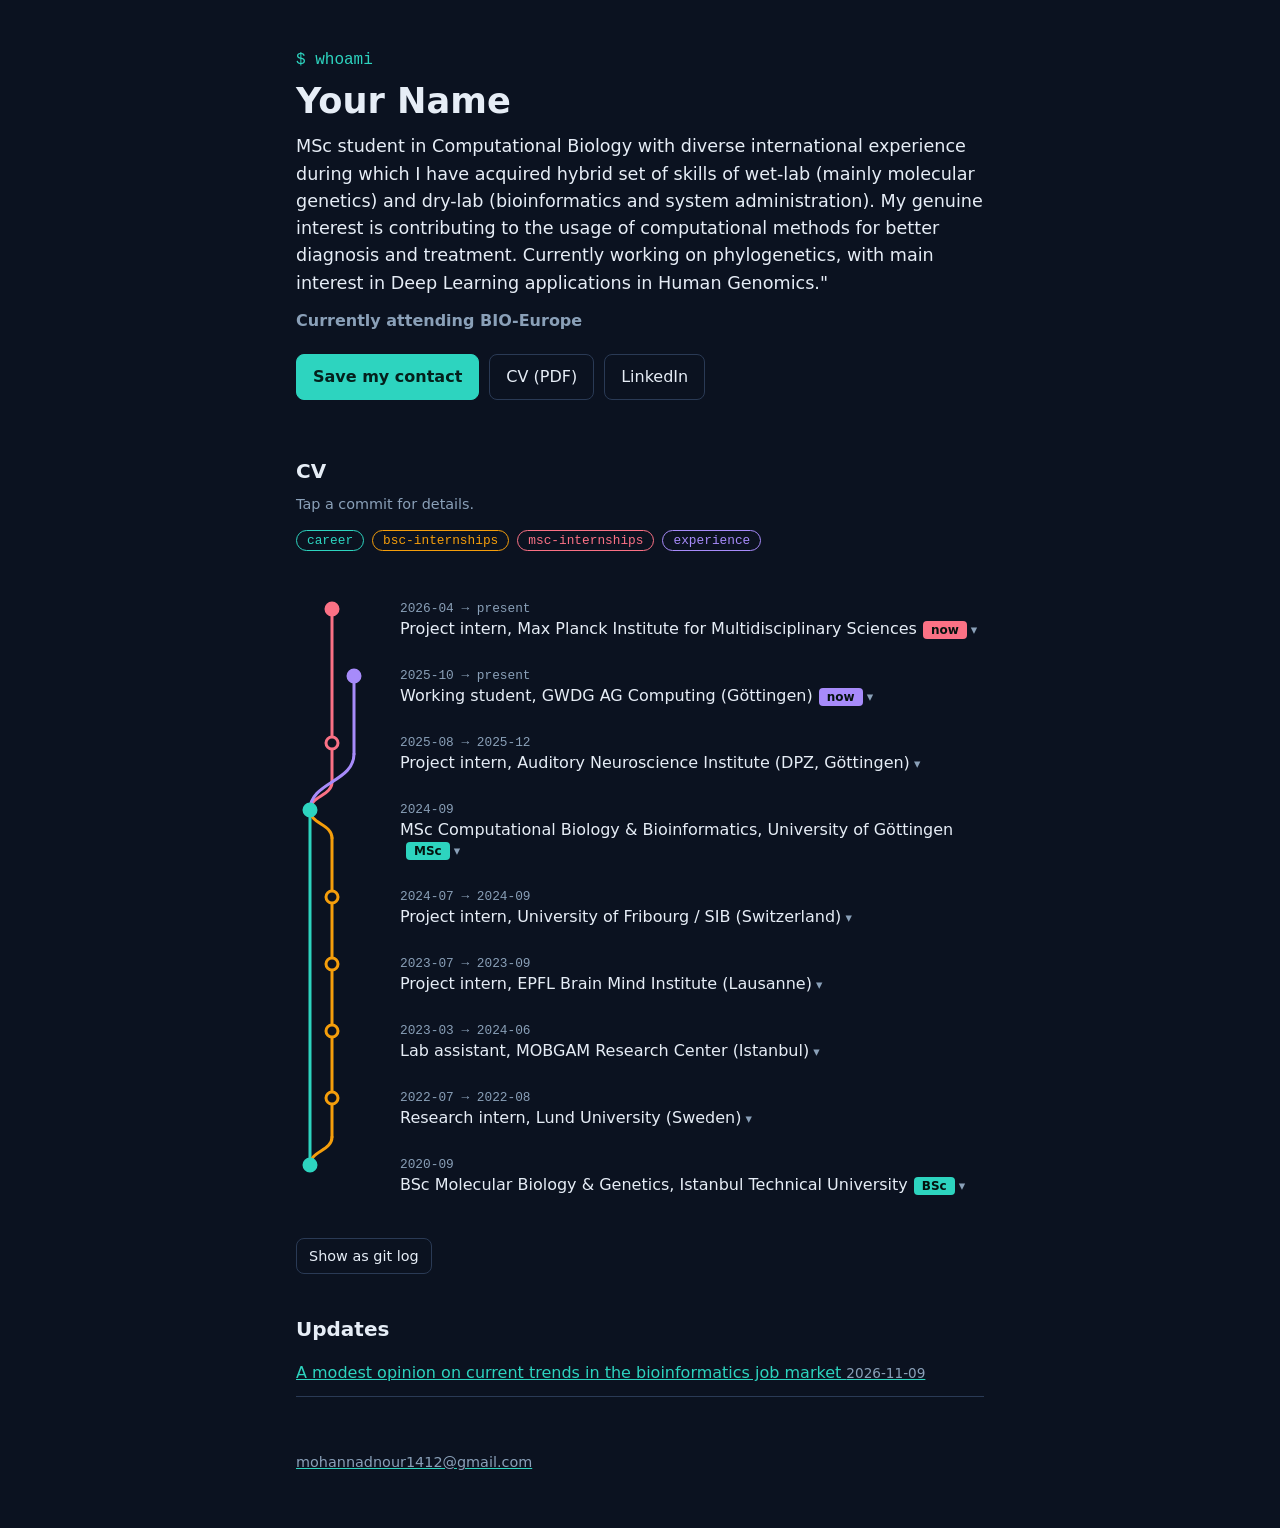
==== index.html @ 3b407f4b "Update index.html" ====
<!doctype html>
<html lang="en">
<head>
  <meta charset="utf-8">
  <meta name="viewport" content="width=device-width, initial-scale=1">
  <title>Mohanad Hussein</title>
  <meta name="description" content="CV, notes and contact details of Your Name.">
  <link rel="stylesheet" href="style.css">
</head>
<body>

<header class="hero">
  <p class="kicker">$ whoami</p>
  <h1>Your Name</h1>
  <p class="lead">MSc student in Computational Biology with diverse international experience during which I have acquired hybrid set of skills of wet-lab (mainly molecular genetics) and dry-lab (bioinformatics and system administration). My genuine interest is contributing to the usage of computational methods for better diagnosis and treatment. Currently working on phylogenetics, with main interest in Deep Learning applications in Human Genomics."</p>
  <p class="seek"><strong>Currently attending BIO-Europe</strong></p>
  <div class="actions">
    <a class="btn primary" href="contact.vcf">Save my contact</a>
    <a class="btn" href="cv.pdf">CV (PDF)</a>
    <a class="btn" href="https://www.linkedin.com/in/mohanad-hussein/">LinkedIn</a>
  </div>
</header>

<main>
  <section id="cv">
    <h2> CV </h2>
    <p class="hint">Tap a commit for details.</p>
    <div id="legend"></div>
    <div id="log"></div>
    <pre id="raw" hidden></pre>
    <button id="toggle" class="btn small">Show as git log</button>
  </section>

  <section id="blog">
    <h2>Updates</h2>
    <ul class="posts">
      <li>
        <a href="blog/first-post.html">A modest opinion on current trends in the bioinformatics job market
        <time>2026-11-09</time>
      </li>
    </ul>
  </section>
</main>

<footer>
  <p>mohannadnour1412@gmail.com</p>
</footer>

<script src="cv.js"></script>
</body>
</html>
---- style.css ----
:root {
  --bg: #0b1220;
  --fg: #e6edf6;
  --muted: #8aa0b8;
  --accent: #2dd4bf;
  --line: #2a3a55;
}
* { box-sizing: border-box; }
html { -webkit-text-size-adjust: 100%; }
body {
  margin: 0;
  background: var(--bg);
  color: var(--fg);
  font: 16px/1.55 system-ui, -apple-system, "Segoe UI", Roboto, sans-serif;
}
a { color: var(--accent); }
.hero, main, footer { max-width: 720px; margin: 0 auto; padding-left: 16px; padding-right: 16px; }
.hero { padding-top: 48px; padding-bottom: 16px; }
.kicker { font-family: ui-monospace, Menlo, Consolas, monospace; color: var(--accent); margin: 0 0 8px; }
h1 { font-size: 2.2rem; line-height: 1.15; margin: 0 0 12px; }
h2 { font-size: 1.25rem; margin: 40px 0 6px; }
.lead { font-size: 1.1rem; margin: 0 0 12px; }
.seek { color: var(--muted); margin: 0 0 20px; }
.hint { color: var(--muted); font-size: .9rem; margin: 0 0 14px; }

.actions { display: flex; flex-wrap: wrap; gap: 10px; }
.btn {
  display: inline-block; padding: 10px 16px; border: 1px solid var(--line);
  border-radius: 8px; color: var(--fg); background: transparent;
  text-decoration: none; font: inherit; cursor: pointer;
}
.btn.primary { background: var(--accent); border-color: var(--accent); color: #04201c; font-weight: 600; }
.btn.small { padding: 6px 12px; font-size: .9rem; margin-top: 16px; }

/* legend */
#legend { display: flex; flex-wrap: wrap; gap: 8px; margin-bottom: 8px; }
.chip {
  font: .8rem ui-monospace, Menlo, Consolas, monospace;
  padding: 2px 10px; border-radius: 999px; border: 1px solid var(--c); color: var(--c);
}

/* git graph */
#log { position: relative; padding: 30px 0 10px; }
#lines { position: absolute; top: 0; left: 0; pointer-events: none; }
.commit {
  padding: 10px 0 16px calc(var(--gw) + 10px);
  min-height: 56px;
}
.commit.has-detail { cursor: pointer; }
.head { line-height: 20px; }
.head time {
  display: block; color: var(--muted);
  font: .8rem/20px ui-monospace, Menlo, Consolas, monospace;
}
.msg { display: block; }
.tag {
  display: inline-block; margin-left: 6px; padding: 0 8px; border-radius: 4px;
  background: var(--c); color: #04120f; font-size: .75rem; font-weight: 600; line-height: 18px;
}
.detail { display: none; margin: 6px 0 0 0; color: var(--muted); font-size: .92rem; }
.commit.open .detail { display: block; }
.commit.has-detail .msg::after { content: " ▾"; color: var(--muted); font-size: .8rem; }
.commit.open .msg::after { content: " ▴"; }

/* raw git log view */
#raw {
  background: #070c16; border: 1px solid var(--line); border-radius: 8px;
  padding: 12px; overflow-x: auto; font-size: .8rem; line-height: 1.6;
}

/* blog */
.posts { list-style: none; padding: 0; margin: 0; }
.posts li { padding: 10px 0; border-bottom: 1px solid var(--line); display: flex; justify-content: space-between; gap: 12px; }
.posts time { color: var(--muted); font-size: .85rem; white-space: nowrap; }
.post { max-width: 720px; margin: 0 auto; padding: 32px 16px; }
footer { color: var(--muted); padding-top: 40px; padding-bottom: 40px; font-size: .9rem; }
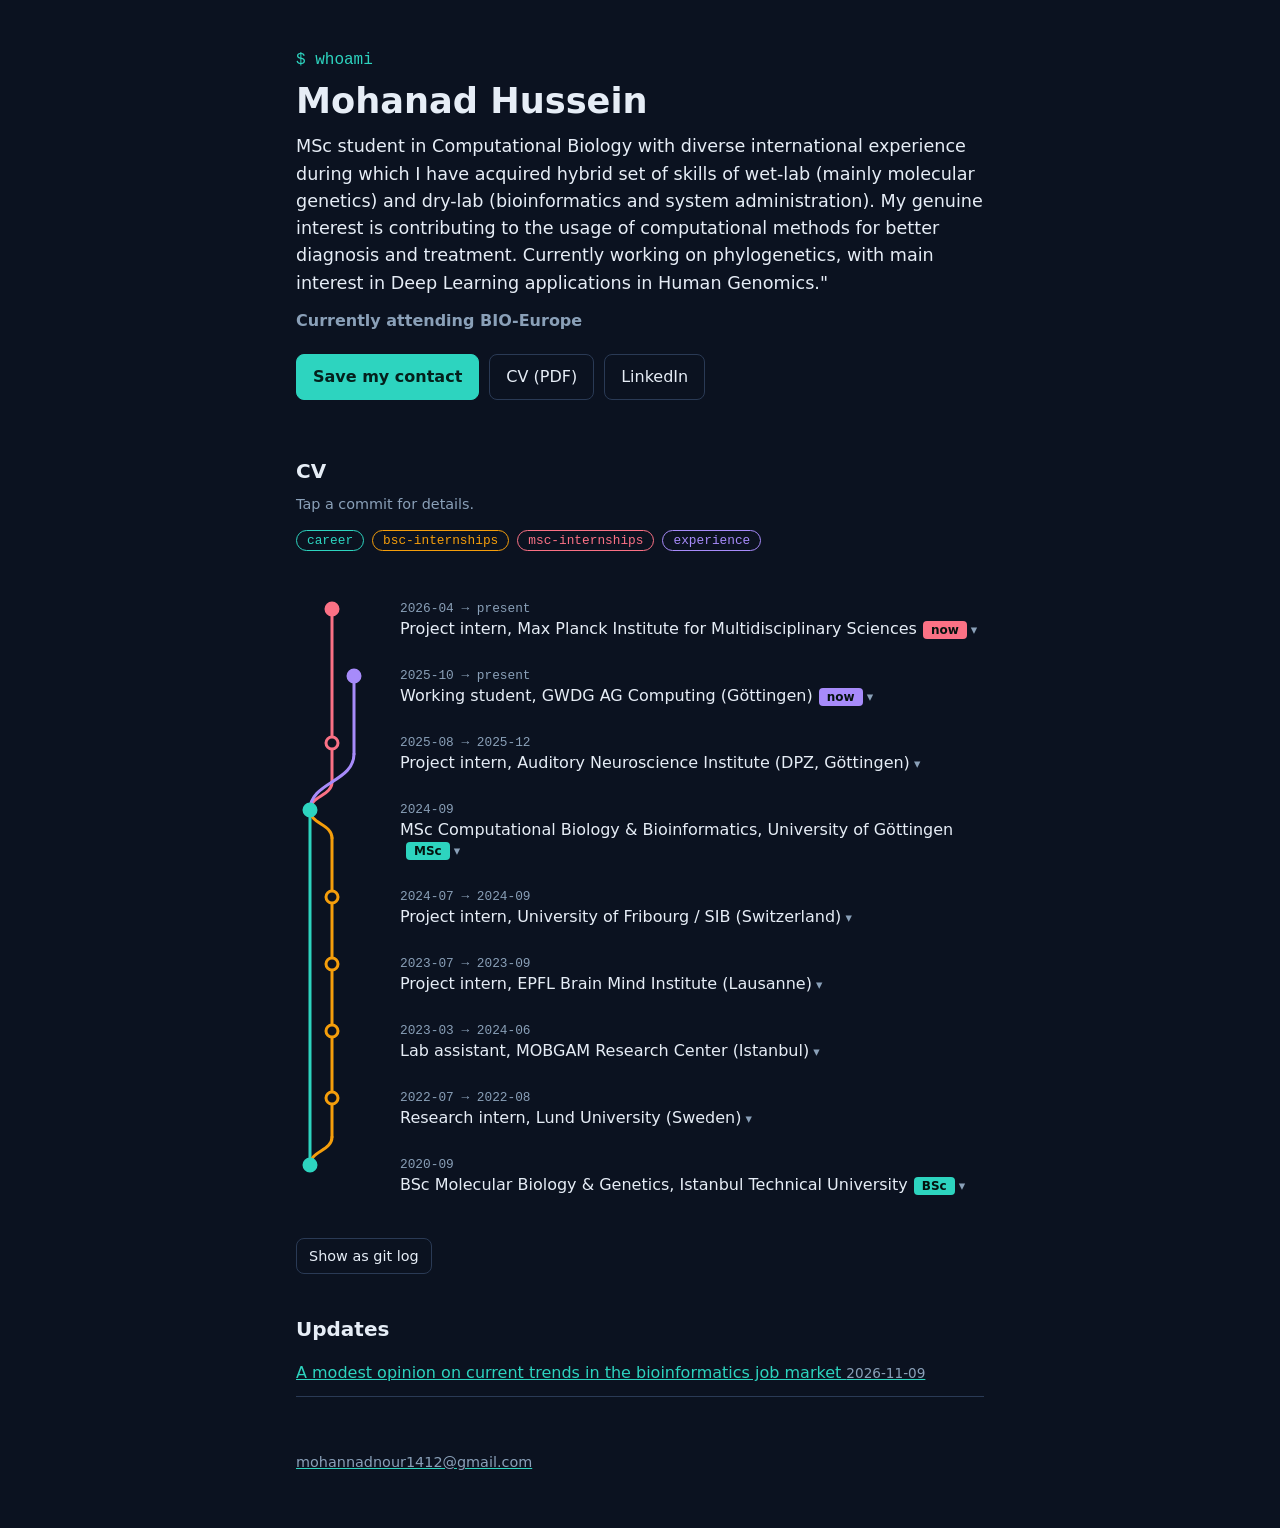
==== commit 300e71e9: "Update index.html" ====
--- a/index.html
+++ b/index.html
@@ -11,7 +11,7 @@
 
 <header class="hero">
   <p class="kicker">$ whoami</p>
-  <h1>Your Name</h1>
+  <h1>Mohanad Hussein</h1>
   <p class="lead">MSc student in Computational Biology with diverse international experience during which I have acquired hybrid set of skills of wet-lab (mainly molecular genetics) and dry-lab (bioinformatics and system administration). My genuine interest is contributing to the usage of computational methods for better diagnosis and treatment. Currently working on phylogenetics, with main interest in Deep Learning applications in Human Genomics."</p>
   <p class="seek"><strong>Currently attending BIO-Europe</strong></p>
   <div class="actions">
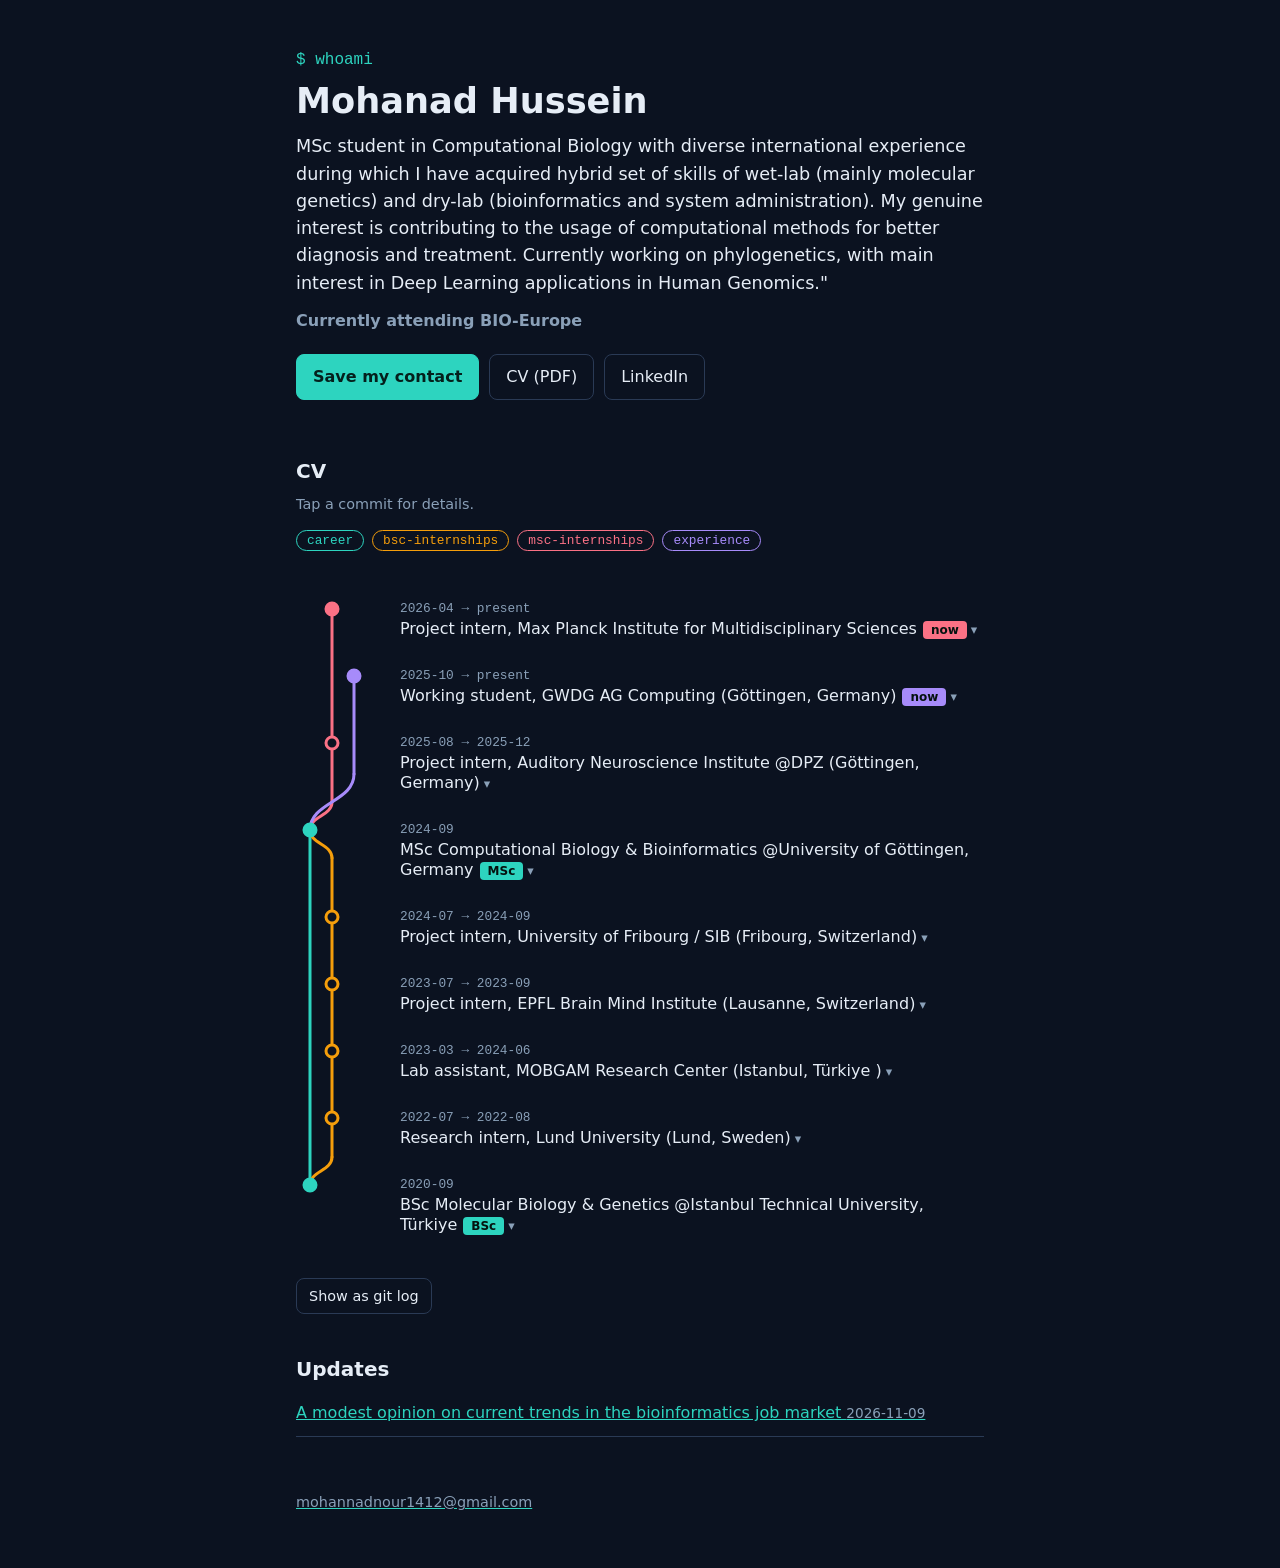
==== commit 7ac9b494: "Update index.html" ====
--- a/index.html
+++ b/index.html
@@ -15,7 +15,7 @@
   <p class="lead">MSc student in Computational Biology with diverse international experience during which I have acquired hybrid set of skills of wet-lab (mainly molecular genetics) and dry-lab (bioinformatics and system administration). My genuine interest is contributing to the usage of computational methods for better diagnosis and treatment. Currently working on phylogenetics, with main interest in Deep Learning applications in Human Genomics."</p>
   <p class="seek"><strong>Currently attending BIO-Europe</strong></p>
   <div class="actions">
-    <a class="btn primary" href="contact.vcf">Save my contact</a>
+    <a class="btn primary" href="contact.vcf?v=2">Save my contact</a>
     <a class="btn" href="cv.pdf">CV (PDF)</a>
     <a class="btn" href="https://www.linkedin.com/in/mohanad-hussein/">LinkedIn</a>
   </div>
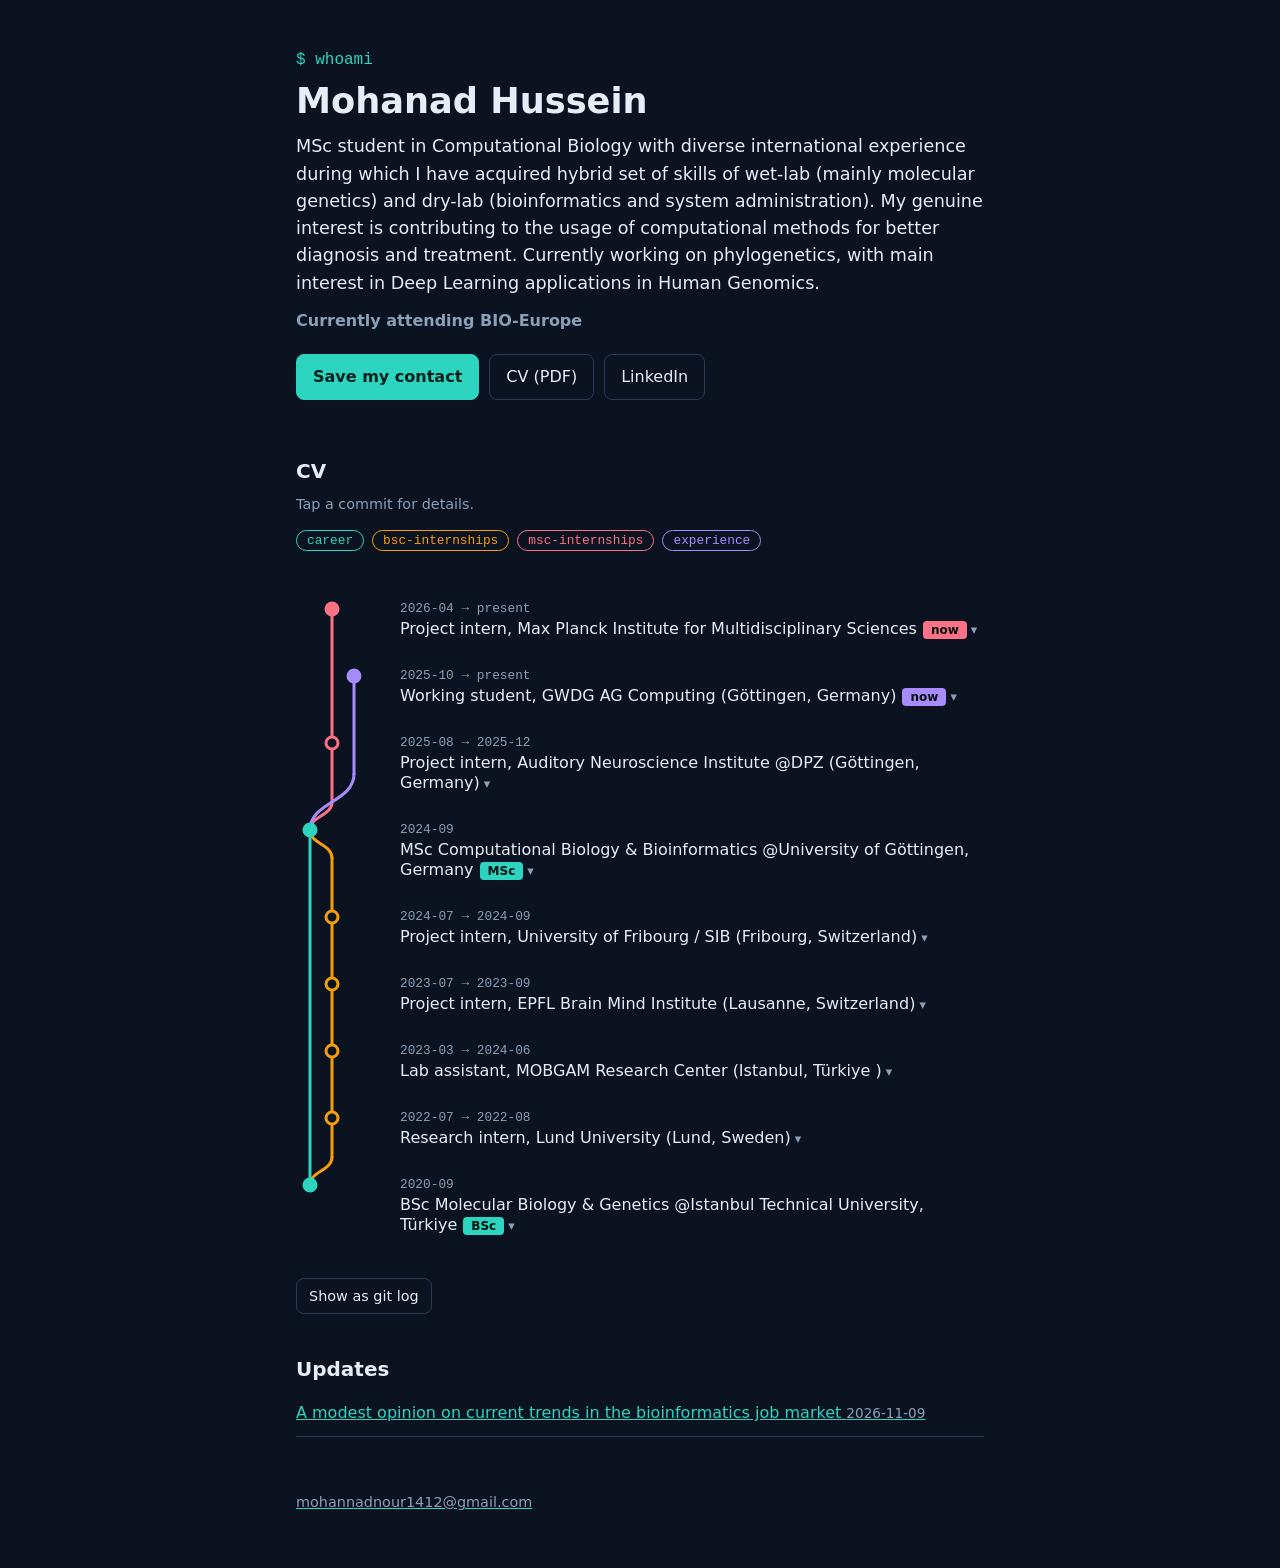
==== commit 96150c6d: "Update index.html" ====
--- a/index.html
+++ b/index.html
@@ -12,10 +12,10 @@
 <header class="hero">
   <p class="kicker">$ whoami</p>
   <h1>Mohanad Hussein</h1>
-  <p class="lead">MSc student in Computational Biology with diverse international experience during which I have acquired hybrid set of skills of wet-lab (mainly molecular genetics) and dry-lab (bioinformatics and system administration). My genuine interest is contributing to the usage of computational methods for better diagnosis and treatment. Currently working on phylogenetics, with main interest in Deep Learning applications in Human Genomics."</p>
+  <p class="lead">MSc student in Computational Biology with diverse international experience during which I have acquired hybrid set of skills of wet-lab (mainly molecular genetics) and dry-lab (bioinformatics and system administration). My genuine interest is contributing to the usage of computational methods for better diagnosis and treatment. Currently working on phylogenetics, with main interest in Deep Learning applications in Human Genomics.</p>
   <p class="seek"><strong>Currently attending BIO-Europe</strong></p>
   <div class="actions">
-    <a class="btn primary" href="contact.vcf?v=2">Save my contact</a>
+    <a class="btn primary" href="contact.vcf">Save my contact</a>
     <a class="btn" href="cv.pdf">CV (PDF)</a>
     <a class="btn" href="https://www.linkedin.com/in/mohanad-hussein/">LinkedIn</a>
   </div>
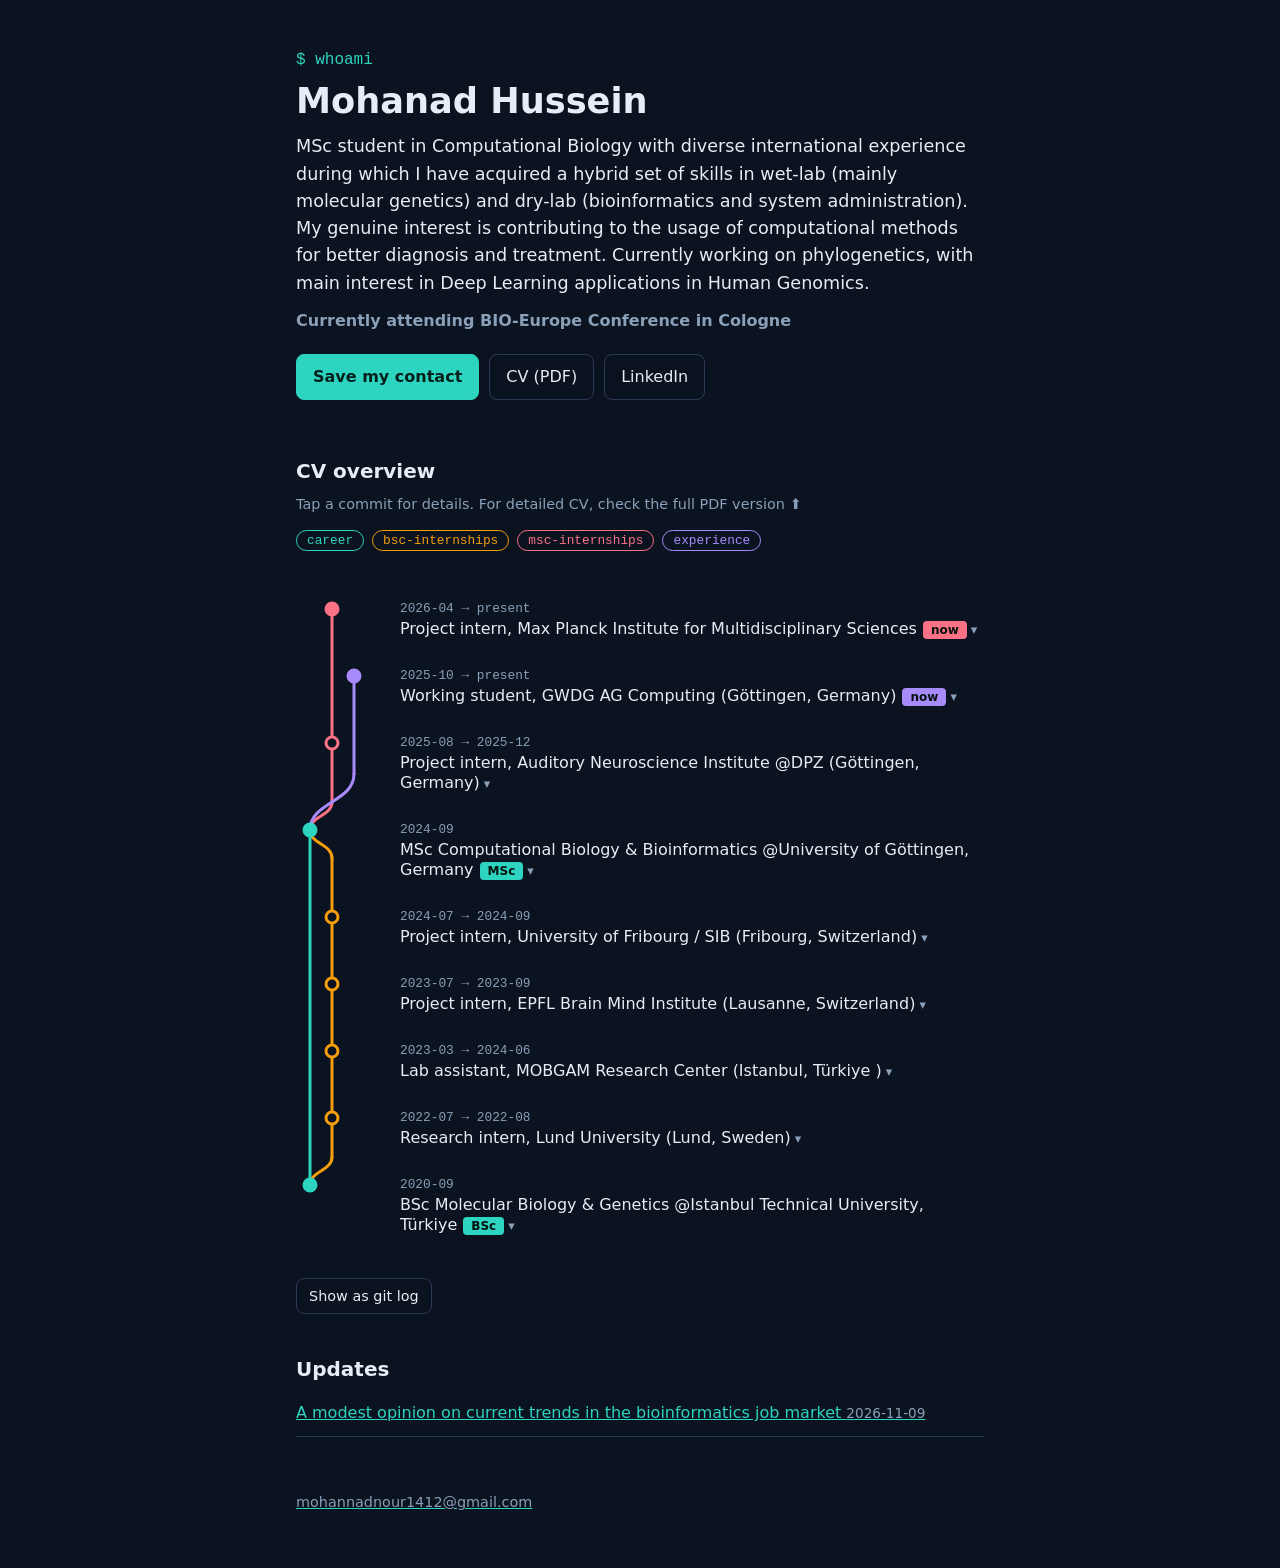
==== commit 753ec52e: "Update index.html" ====
--- a/index.html
+++ b/index.html
@@ -12,10 +12,10 @@
 <header class="hero">
   <p class="kicker">$ whoami</p>
   <h1>Mohanad Hussein</h1>
-  <p class="lead">MSc student in Computational Biology with diverse international experience during which I have acquired hybrid set of skills of wet-lab (mainly molecular genetics) and dry-lab (bioinformatics and system administration). My genuine interest is contributing to the usage of computational methods for better diagnosis and treatment. Currently working on phylogenetics, with main interest in Deep Learning applications in Human Genomics.</p>
-  <p class="seek"><strong>Currently attending BIO-Europe</strong></p>
+  <p class="lead">MSc student in Computational Biology with diverse international experience during which I have acquired a hybrid set of skills in wet-lab (mainly molecular genetics) and dry-lab (bioinformatics and system administration). My genuine interest is contributing to the usage of computational methods for better diagnosis and treatment. Currently working on phylogenetics, with main interest in Deep Learning applications in Human Genomics.</p>
+  <p class="seek"><strong>Currently attending BIO-Europe Conference in Cologne</strong></p>
   <div class="actions">
-    <a class="btn primary" href="contact.vcf">Save my contact</a>
+    <a class="btn primary" href="contact.vcf?v=3">Save my contact</a>
     <a class="btn" href="cv.pdf">CV (PDF)</a>
     <a class="btn" href="https://www.linkedin.com/in/mohanad-hussein/">LinkedIn</a>
   </div>
@@ -23,8 +23,8 @@
 
 <main>
   <section id="cv">
-    <h2> CV </h2>
-    <p class="hint">Tap a commit for details.</p>
+    <h2> CV overview</h2>
+    <p class="hint">Tap a commit for details. For detailed CV, check the full PDF version ⬆️</p>
     <div id="legend"></div>
     <div id="log"></div>
     <pre id="raw" hidden></pre>
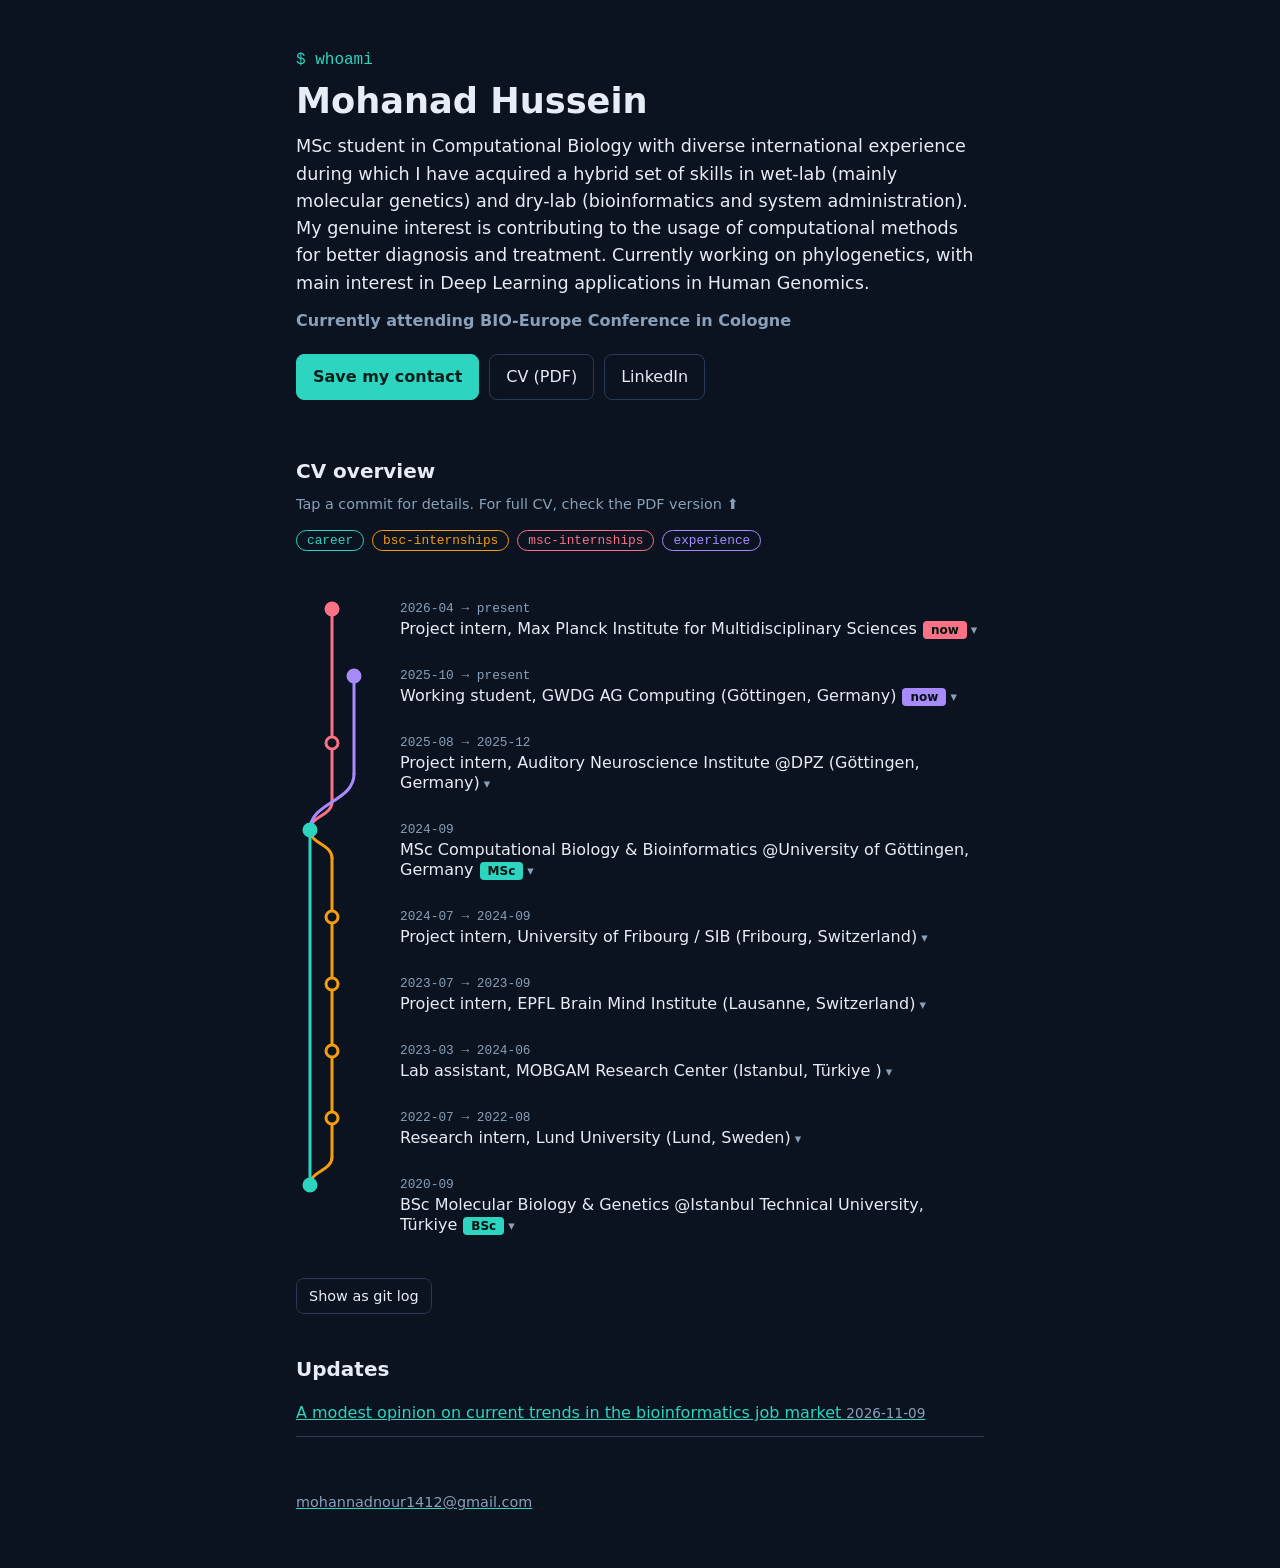
==== commit 8cc37e8d: "Update index.html" ====
--- a/index.html
+++ b/index.html
@@ -24,7 +24,7 @@
 <main>
   <section id="cv">
     <h2> CV overview</h2>
-    <p class="hint">Tap a commit for details. For detailed CV, check the full PDF version ⬆️</p>
+    <p class="hint">Tap a commit for details. For full CV, check the PDF version ⬆️</p>
     <div id="legend"></div>
     <div id="log"></div>
     <pre id="raw" hidden></pre>
